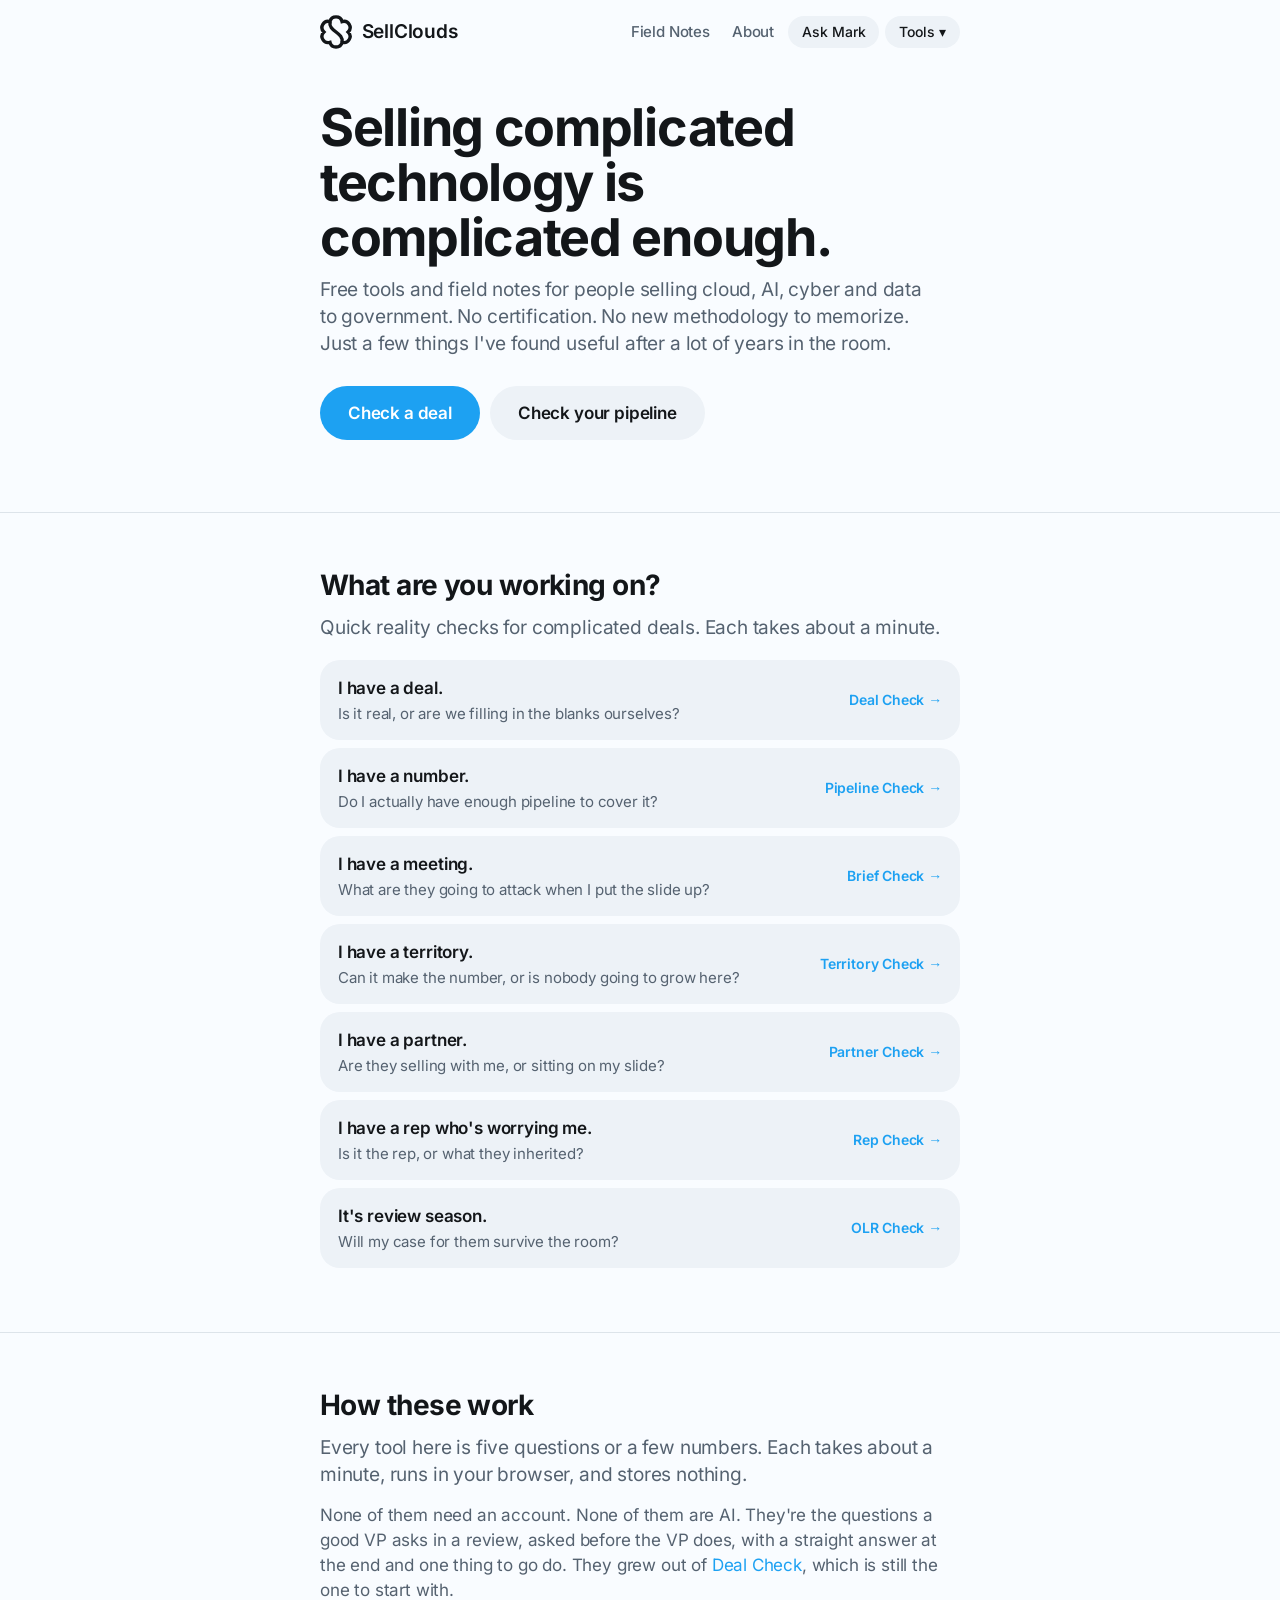
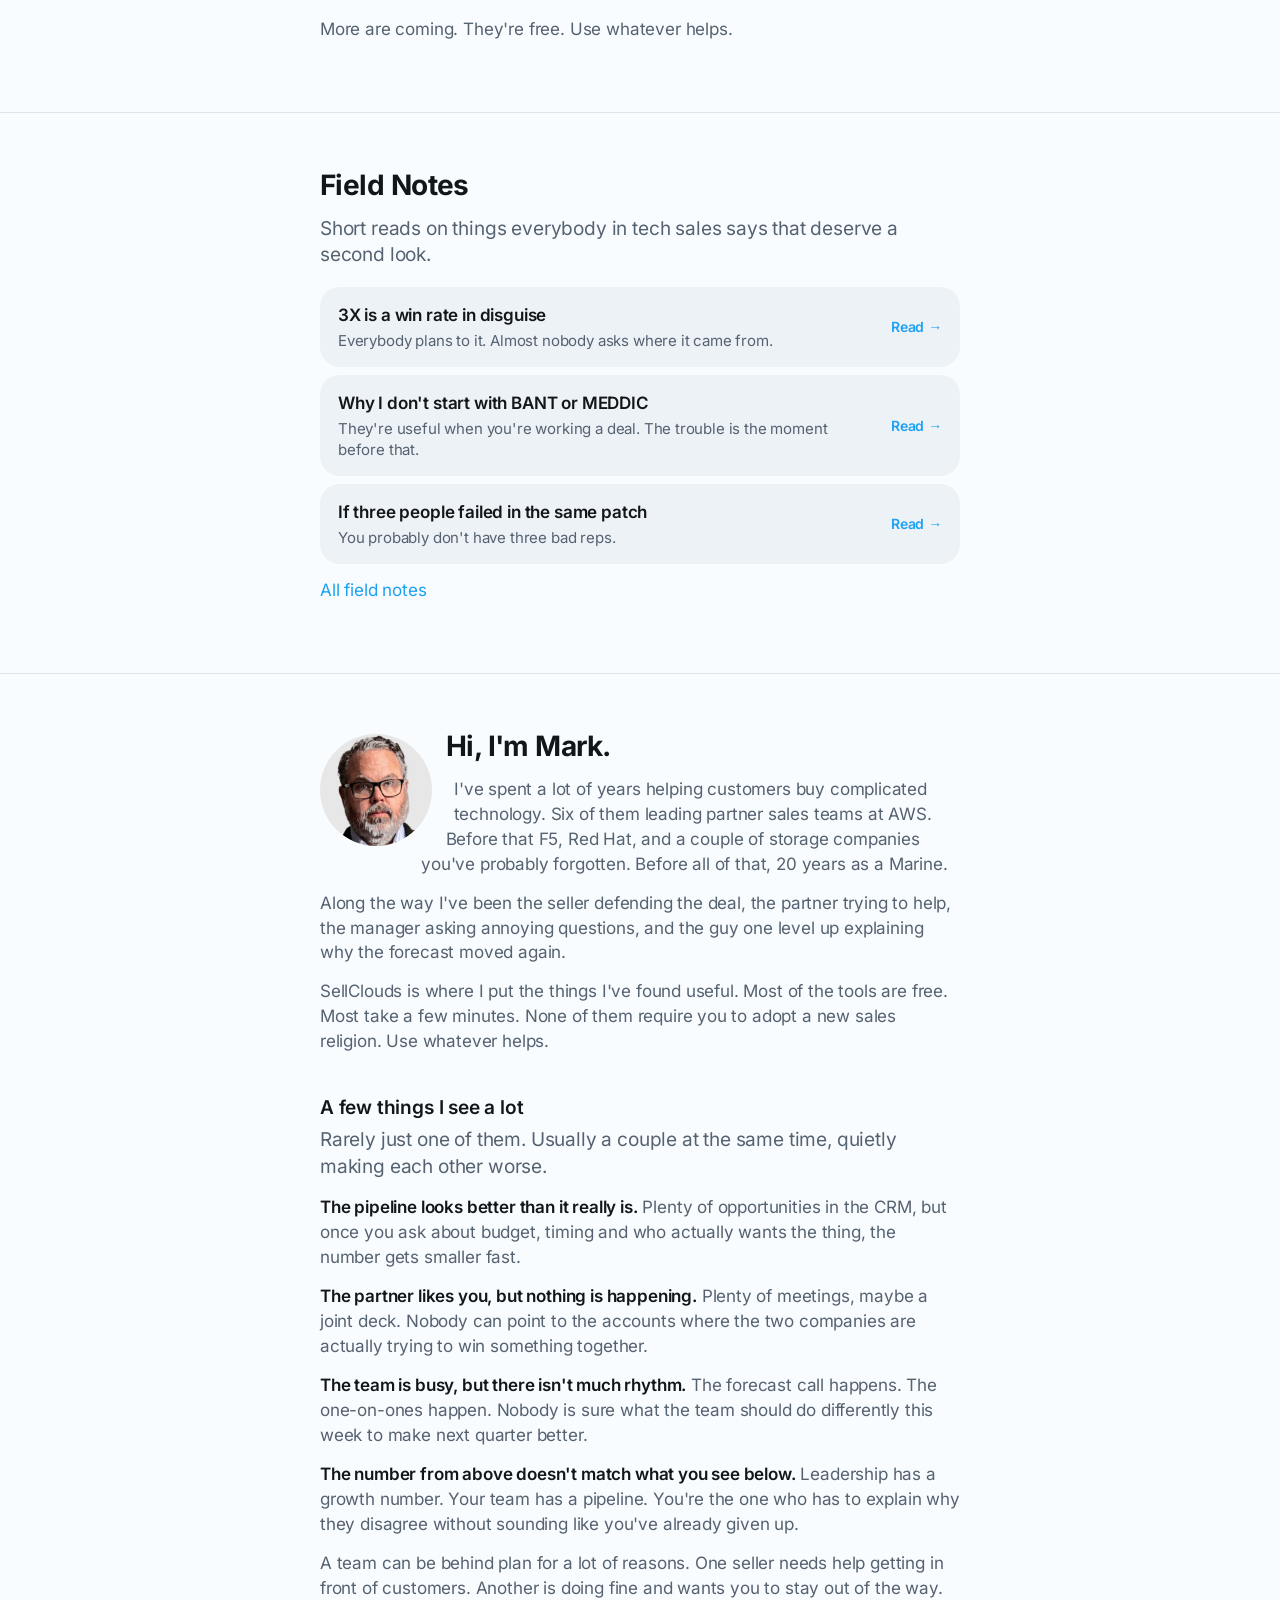
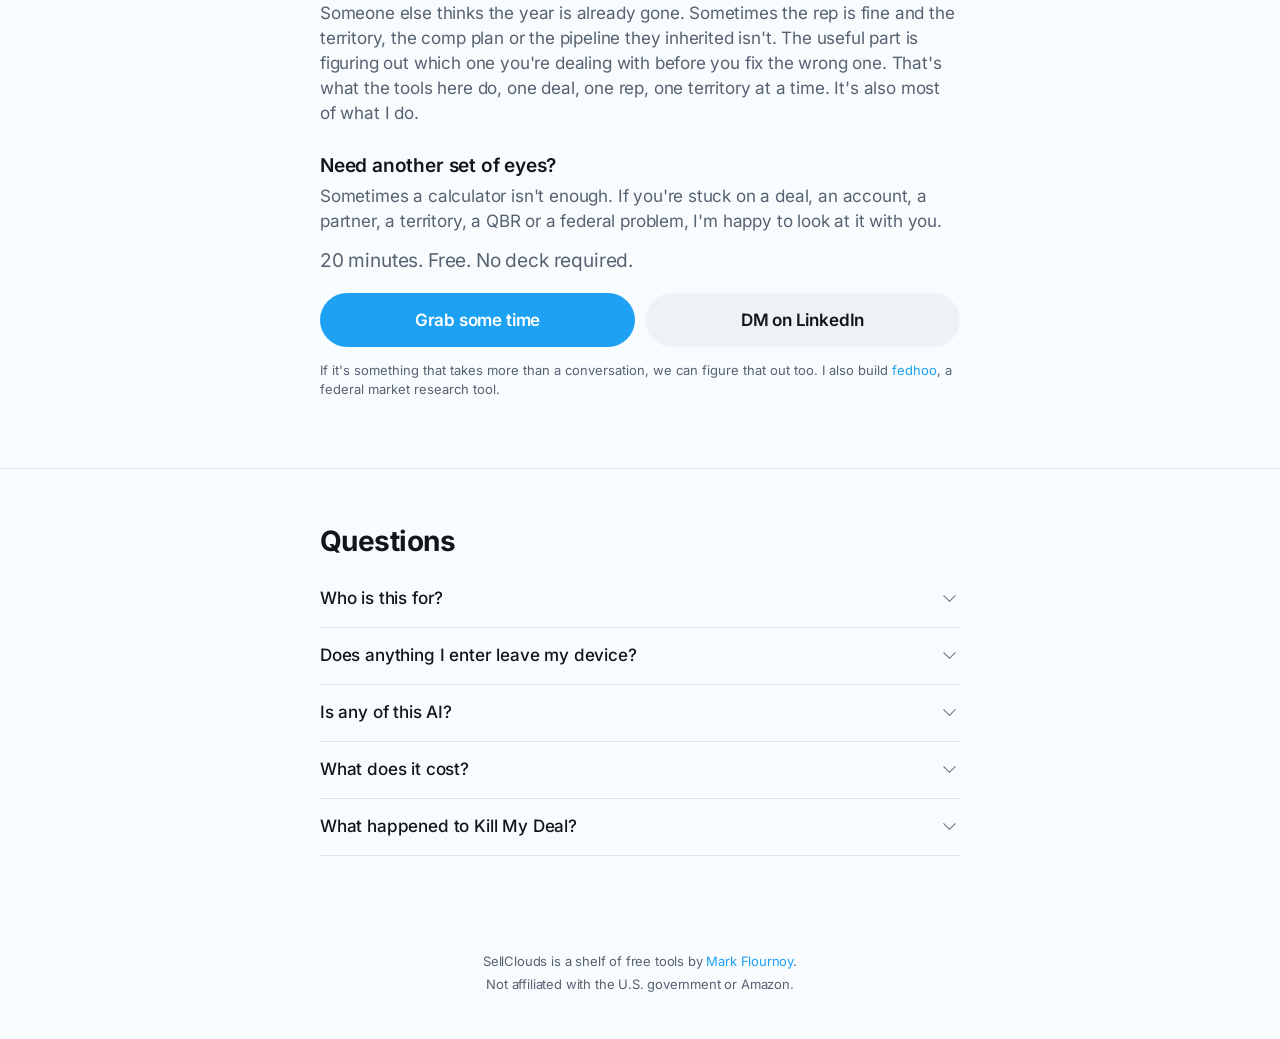
==== index.html @ 28f69348 "Init" ====
<!DOCTYPE html>
<html lang="en">
<head>
<meta charset="utf-8">
<meta name="viewport" content="width=device-width, initial-scale=1, viewport-fit=cover">
<title>SellClouds: Quick Reality Checks for Selling Complicated Technology to Government</title>
<meta name="description" content="Free tools and field notes for people selling cloud, AI, cyber and data to government. Deal Check, Pipeline Check and five more. Quick reality checks for complicated deals. A minute each, no login, nothing stored.">
<link rel="canonical" href="https://sellclouds.com/">
<meta name="robots" content="index,follow,max-snippet:-1,max-image-preview:large">
<link rel="icon" type="image/svg+xml" href="favicon.svg">
<link rel="icon" type="image/png" sizes="64x64" href="favicon.png">
<link rel="apple-touch-icon" href="apple-touch-icon.png">
<meta property="og:type" content="website">
<meta property="og:url" content="https://sellclouds.com/">
<meta property="og:title" content="SellClouds: Selling complicated technology is complicated enough.">
<meta property="og:description" content="Free tools and field notes for people selling cloud, AI, cyber and data to government. No certification. No new methodology.">
<meta property="og:site_name" content="SellClouds">
<meta property="og:image" content="https://sellclouds.com/card.jpg">
<meta property="og:image:width" content="1200">
<meta property="og:image:height" content="630">
<meta property="og:image:alt" content="SellClouds: Selling complicated technology is complicated enough.">
<meta name="twitter:card" content="summary_large_image">
<meta name="twitter:title" content="SellClouds: Selling complicated technology is complicated enough.">
<meta name="twitter:description" content="Free tools and field notes for people selling cloud, AI, cyber and data to government.">
<meta name="twitter:image" content="https://sellclouds.com/card.jpg">
<meta name="twitter:image:alt" content="SellClouds: Selling complicated technology is complicated enough.">
<meta name="color-scheme" content="light dark">
<meta name="theme-color" media="(prefers-color-scheme: light)" content="#F9FCFF">
<meta name="theme-color" media="(prefers-color-scheme: dark)" content="#101418">
<script type="application/ld+json">
{
  "@context": "https://schema.org",
  "@graph": [
    {
      "@type": "WebSite",
      "name": "SellClouds",
      "url": "https://sellclouds.com/",
      "description": "Free tools and field notes for people selling cloud, AI, cyber and data to government.",
      "publisher": {
        "@id": "https://sellclouds.com/#about"
      }
    },
    {
      "@type": "Person",
      "@id": "https://sellclouds.com/#about",
      "name": "Mark Flournoy",
      "url": "https://sellclouds.com/#about",
      "description": "Six years leading partner sales teams at AWS; prior roles at F5, Red Hat, STEC and Virident; 20 years a Marine.",
      "knowsAbout": [
        "Federal sales",
        "Pipeline qualification",
        "Pipeline coverage",
        "Sales management",
        "Partner and channel sales",
        "Federal go-to-market"
      ],
      "sameAs": [
        "https://fedhoo.com",
        "https://www.linkedin.com/in/markflournoy/"
      ]
    },
    {
      "@type": "FAQPage",
      "mainEntity": [
        {
          "@type": "Question",
          "name": "Who is this for?",
          "acceptedAnswer": {
            "@type": "Answer",
            "text": "People selling complicated technology (cloud, AI, cybersecurity, data, infrastructure) to government, and the managers and partner people around them. Most of the tools work the same in enterprise; the federal-specific ones say so."
          }
        },
        {
          "@type": "Question",
          "name": "Does anything I enter leave my device?",
          "acceptedAnswer": {
            "@type": "Answer",
            "text": "No. Every tool runs in your browser. No account, no CRM connection, no API call. The site counts page views with Google Analytics and never sends your answers or your numbers. Nothing else leaves the page unless you choose to share a result."
          }
        },
        {
          "@type": "Question",
          "name": "Is any of this AI?",
          "acceptedAnswer": {
            "@type": "Answer",
            "text": "No. Every tool is plain questions and plain arithmetic, the same answers every time, and each one shows its work."
          }
        },
        {
          "@type": "Question",
          "name": "What does it cost?",
          "acceptedAnswer": {
            "@type": "Answer",
            "text": "The tools are free. If you want a second set of eyes on something, the first conversation is free too."
          }
        },
        {
          "@type": "Question",
          "name": "What happened to Kill My Deal?",
          "acceptedAnswer": {
            "@type": "Answer",
            "text": "It's Deal Check now, at sellclouds.com/deal/. Same five questions, a friendlier name. Every old killmydeal.com link, including shared verdicts, still lands in the right place."
          }
        }
      ]
    }
  ]
}
</script>
<link rel="stylesheet" href="kmd.css">
<script src="analytics.js" defer></script>
</head>
<body>

<div class="wrap">
  <header class="appbar">
    <a class="logo" href="/" aria-label="SellClouds, home"><picture><source srcset="logo-dark.svg" media="(prefers-color-scheme: dark)"><img class="brandmark" src="logo.svg" alt="" width="32" height="34"></picture> SellClouds</a>
    <nav class="topnav" aria-label="Site">
      <a class="toplink" href="/notes/">Field Notes</a>
      <a class="toplink" href="/#about">About</a>
      <a class="chip chip-ask" href="#ask">Ask Mark</a>
      <details class="menu"><summary><span class="chip">Tools ▾</span></summary><div class="menu-list"><div class="menu-group">For sellers</div><a href="/deal/">Deal Check<small>Before you put it in commit</small></a><a href="/territory/">Territory Check<small>Month one in a new patch</small></a><div class="menu-group">For managers</div><a href="/pipeline/">Pipeline Check<small>Quarterly, before the review</small></a><a href="/rep/">Rep Check<small>When a rep is worrying you</small></a><a href="/partner/">Partner Check<small>Before you renew the partnership</small></a><a href="/olr/">OLR Check<small>Review season</small></a><div class="menu-group">For anyone</div><a href="/brief/">Brief Check<small>Before a meeting where someone can say no</small></a><div class="menu-group">SellClouds</div><a href="/notes/">Field Notes<small>Short reads that deserve a second look</small></a><a href="/#about">About Mark<small>And how to reach him</small></a></div></details>
    </nav>
  </header>
  <div id="screen" class="home-hero">
    <h1>Selling complicated technology is complicated enough.</h1>
    <p class="dek">Free tools and field notes for people selling cloud, AI, cyber and data to government. No
      certification. No new methodology to memorize. Just a few things I've found useful after a lot of years
      in the room.</p>
    <div class="hero-ctas">
      <a class="btn btn-primary btn-lg" href="/deal/">Check a deal</a>
      <a class="btn btn-lg" href="/pipeline/">Check your pipeline</a>
    </div>
  </div>
</div>

<section class="band" id="working" aria-labelledby="working-h">
  <div class="band-inner">
    <h2 id="working-h">What are you working on?</h2>
    <p class="lede">Quick reality checks for complicated deals. Each takes about a minute.</p>
    <div class="doors">
      <a class="door" href="/deal/"><span><b>I have a deal.</b><span class="q">Is it real, or are we filling in the blanks ourselves?</span></span><span class="to">Deal Check</span></a>
      <a class="door" href="/pipeline/"><span><b>I have a number.</b><span class="q">Do I actually have enough pipeline to cover it?</span></span><span class="to">Pipeline Check</span></a>
      <a class="door" href="/brief/"><span><b>I have a meeting.</b><span class="q">What are they going to attack when I put the slide up?</span></span><span class="to">Brief Check</span></a>
      <a class="door" href="/territory/"><span><b>I have a territory.</b><span class="q">Can it make the number, or is nobody going to grow here?</span></span><span class="to">Territory Check</span></a>
      <a class="door" href="/partner/"><span><b>I have a partner.</b><span class="q">Are they selling with me, or sitting on my slide?</span></span><span class="to">Partner Check</span></a>
      <a class="door" href="/rep/"><span><b>I have a rep who's worrying me.</b><span class="q">Is it the rep, or what they inherited?</span></span><span class="to">Rep Check</span></a>
      <a class="door" href="/olr/"><span><b>It's review season.</b><span class="q">Will my case for them survive the room?</span></span><span class="to">OLR Check</span></a>
    </div>
  </div>
</section>

<section class="band" id="how" aria-labelledby="how-h">
  <div class="band-inner">
    <h2 id="how-h">How these work</h2>
    <p class="lede">Every tool here is five questions or a few numbers. Each takes about a minute, runs in your
      browser, and stores nothing.</p>
    <p>None of them need an account. None of them are AI. They're the questions a good VP asks in a review,
      asked before the VP does, with a straight answer at the end and one thing to go do. They grew out of
      <a href="/deal/">Deal Check</a>, which is still the one to start with.</p>
    <p>More are coming. They're free. Use whatever helps.</p>
  </div>
</section>

<section class="band" id="notes" aria-labelledby="notes-h">
  <div class="band-inner">
    <h2 id="notes-h">Field Notes</h2>
    <p class="lede">Short reads on things everybody in tech sales says that deserve a second look.</p>
    <div class="doors"><a class="door" href="/notes/3x-is-a-win-rate/"><span><b>3X is a win rate in disguise</b><span class="q">Everybody plans to it. Almost nobody asks where it came from.</span></span><span class="to">Read</span></a><a class="door" href="/notes/why-not-bant-or-meddic/"><span><b>Why I don't start with BANT or MEDDIC</b><span class="q">They're useful when you're working a deal. The trouble is the moment before that.</span></span><span class="to">Read</span></a><a class="door" href="/notes/three-people-same-patch/"><span><b>If three people failed in the same patch</b><span class="q">You probably don't have three bad reps.</span></span><span class="to">Read</span></a></div>
    <p style="margin-top:14px;"><a href="/notes/">All field notes</a></p>
  </div>
</section>

<section class="band" id="about" aria-labelledby="about-h">
  <div class="band-inner">
    <div class="who">
      <img src="mark.jpg" alt="Mark Flournoy" width="120" height="120" loading="lazy" decoding="async"
           onerror="this.remove();">
        <h2 id="about-h">Hi, I'm Mark.</h2>
        <p>I've spent a lot of years helping customers buy complicated technology. Six of them leading partner sales
          teams at AWS. Before that F5, Red Hat, and a couple of storage companies you've probably forgotten. Before
          all of that, 20 years as a Marine.</p>
        <p>Along the way I've been the seller defending the deal, the partner trying to help, the manager asking
          annoying questions, and the guy one level up explaining why the forecast moved again.</p>
        <p>SellClouds is where I put the things I've found useful. Most of the tools are free. Most take a few
          minutes. None of them require you to adopt a new sales religion. Use whatever helps.</p>
    </div>

    <h3>A few things I see a lot</h3>
    <p class="lede">Rarely just one of them. Usually a couple at the same time, quietly making each other worse.</p>
    <p><strong>The pipeline looks better than it really is.</strong> Plenty of opportunities in the CRM, but once
      you ask about budget, timing and who actually wants the thing, the number gets smaller fast.</p>
    <p><strong>The partner likes you, but nothing is happening.</strong> Plenty of meetings, maybe a joint deck.
      Nobody can point to the accounts where the two companies are actually trying to win something together.</p>
    <p><strong>The team is busy, but there isn't much rhythm.</strong> The forecast call happens. The one-on-ones
      happen. Nobody is sure what the team should do differently this week to make next quarter better.</p>
    <p><strong>The number from above doesn't match what you see below.</strong> Leadership has a growth number.
      Your team has a pipeline. You're the one who has to explain why they disagree without sounding like
      you've already given up.</p>
    <p>A team can be behind plan for a lot of reasons. One seller needs help getting in front of customers.
      Another is doing fine and wants you to stay out of the way. Someone else thinks the year is already
      gone. Sometimes the rep is fine and the territory, the comp plan or the pipeline they inherited isn't.
      The useful part is figuring out which one you're dealing with before you fix the wrong one. That's what
      the tools here do, one deal, one rep, one territory at a time. It's also most of what I do.</p>

    <h3 id="ask">Need another set of eyes?</h3>
    <p>Sometimes a calculator isn't enough. If you're stuck on a deal, an account, a partner, a territory, a QBR or
      a federal problem, I'm happy to look at it with you.</p>
    <p class="lede">20 minutes. Free. No deck required.</p>
    <div class="btn-row">
      <a class="btn btn-primary btn-lg" href="https://calendly.com/markflournoy/chat-with-mark?utm_source=sellclouds&amp;utm_medium=home&amp;utm_content=ask" target="_blank" rel="noopener">Grab some time</a>
      <a class="btn btn-lg" href="https://www.linkedin.com/in/markflournoy/" target="_blank" rel="noopener">DM on LinkedIn</a>
    </div>
    <p class="fine" style="margin-top:14px;">If it's something that takes more than a conversation, we can figure that out
      too. I also build <a href="https://fedhoo.com" target="_blank" rel="noopener">fedhoo</a>, a federal market research tool.</p>
  </div>
</section>

<section class="band" id="faq" aria-labelledby="faq-h">
  <div class="band-inner">
    <h2 id="faq-h">Questions</h2>
    <details class="exp"><summary>Who is this for?</summary>
      <div class="body">People selling complicated technology (cloud, AI, cybersecurity, data, infrastructure) to
        government, and the managers and partner people around them. Most of the tools work the same in
        enterprise; the federal-specific ones say so.</div></details>
    <details class="exp"><summary>Does anything I enter leave my device?</summary>
      <div class="body">No. Every tool runs in your browser. No account, no CRM connection, no API call. The site
        counts page views with Google Analytics and never sends your answers or your numbers. Nothing else leaves
        the page unless you choose to share a result.</div></details>
    <details class="exp"><summary>Is any of this AI?</summary>
      <div class="body">No. Every tool is plain questions and plain arithmetic, the same answers every time, and
        each one shows its work.</div></details>
    <details class="exp"><summary>What does it cost?</summary>
      <div class="body">The tools are free. If you want a second set of eyes on something, the first conversation
        is free too.</div></details>
    <details class="exp"><summary>What happened to Kill My Deal?</summary>
      <div class="body">It's Deal Check now, at sellclouds.com/deal/. Same five questions, a friendlier name. Every old
        killmydeal.com link, including shared verdicts, still lands in the right place.</div></details>
  </div>
</section>

<footer class="sitefoot">
  <p>SellClouds is a shelf of free tools by
    <a href="https://www.linkedin.com/in/markflournoy/" target="_blank" rel="noopener">Mark Flournoy</a>.</p>
  <p>Not affiliated with the U.S. government or Amazon.</p>
</footer>
<script>
'use strict';
window.KMD_BUILD = '2026-09-29.0900';
document.addEventListener('click', (e) => { document.querySelectorAll('details.menu[open]').forEach(d => { if (!d.contains(e.target)) d.open = false; }); });
document.addEventListener('keydown', (e) => { if (e.key === 'Escape') document.querySelectorAll('details.menu[open]').forEach(d => { d.open = false; d.querySelector('summary').focus(); }); });
</script>
</body>
</html>
---- kmd.css ----
/* Kill My Deal — design system.
   Two colors: ink and blue. Greys are ink at reduced opacity. Blue means "go"
   and appears on exactly one element per screen. Everything else is type,
   spacing and hairlines. See HANDOFF.md §8. */

@font-face { font-family:'Inter'; font-style:normal; font-weight:100 900; font-display:swap; src:url(inter.woff2) format('woff2'); }

/* ── Tokens ──
   Seeded from the bird (#9DD2FF, hue 207). Neutrals are that hue at very low
   chroma, so the page and the mark belong to each other. Components consume
   these roles and never a literal hex. */
:root {
  color-scheme:light dark;
  --brand:#9DD2FF;
  --bg:#F9FCFF; --bg-2:#EDF2F7; --bg-3:#E0E6EC;
  --ink:#131619; --ink-2:#556270; --ink-3:#667380; --line:#DDE4EA;
  --accent:#1DA1F2; --on-accent:#FFFFFF; --accent-soft:#C2E3FF; --on-accent-soft:#00182B;
  /* Verdict pastels. Text stays ink; only the background carries the verdict. */
  --v-green:#C6EBC9; --v-yellow:#FFF982; --v-orange:#FFCF8A; --v-red:#F5B3AD; --on-verdict:#131619;
  --r-sm:10px; --r-md:14px; --r-lg:20px; --r-full:9999px;
  --ease:cubic-bezier(.25,.1,.25,1); --ease-out:cubic-bezier(.16,1,.3,1); --spring:cubic-bezier(.34,1.3,.64,1);
  --font:'Inter',-apple-system,BlinkMacSystemFont,'SF Pro Text','Segoe UI',Roboto,sans-serif;
}
@media (prefers-color-scheme: dark) {
  :root {
    /* In the dark the button is the bird. */
    --bg:#101418; --bg-2:#1B1F24; --bg-3:#293038;
    --ink:#E8EDF2; --ink-2:#A7B2BC; --ink-3:#8C97A3; --line:#2A3138;
    --accent:#9DD2FF; --on-accent:#00182B; --accent-soft:#184B71; --on-accent-soft:#C2E3FF;
    /* Dimmed a step so a card on black reads as a sticky note, not a neon sign. */
    --v-green:#A6D4AB; --v-yellow:#E6DE72; --v-orange:#E3B06B; --v-red:#D68F88; --on-verdict:#131619;
  }
}

/* ── Base ── */
*, *::before, *::after { box-sizing:border-box; }
html, body { margin:0; background:var(--bg); color:var(--ink); font:400 17px/1.47 var(--font); letter-spacing:-.01em;
  -webkit-font-smoothing:antialiased; -webkit-tap-highlight-color:transparent; }
a { color:var(--accent); text-decoration:none; }
a:hover { text-decoration:underline; }
button { font:inherit; letter-spacing:inherit; color:inherit; }
strong { font-weight:600; color:var(--ink); }
p { margin:0 0 14px; }
.mono { font-family:ui-monospace,SFMono-Regular,Menlo,Consolas,monospace; letter-spacing:0; }
.sr { position:absolute; width:1px; height:1px; padding:0; margin:-1px; overflow:hidden; clip:rect(0,0,0,0); white-space:nowrap; border:0; }
:focus-visible { outline:2px solid var(--accent); outline-offset:3px; }
[tabindex="-1"]:focus { outline:none; }

/* ── Type ── */
h1 { font-size:36px; line-height:1.12; font-weight:700; letter-spacing:-.025em; margin:32px 0 12px; }
h2 { font-size:28px; line-height:1.15; font-weight:700; letter-spacing:-.02em; margin:0 0 14px; }
h3 { font-size:19px; line-height:1.3; font-weight:600; letter-spacing:-.01em; margin:28px 0 6px; }
.dek { font-size:19px; line-height:1.42; color:var(--ink-2); margin:0 0 28px; }
.lede { font-size:19px; line-height:1.42; color:var(--ink); }
.overline { display:block; font-size:12px; line-height:16px; font-weight:600; letter-spacing:.06em; text-transform:uppercase; color:var(--ink-2); }
.fine { font-size:13px; line-height:1.4; letter-spacing:0; color:var(--ink-2); }
.band p, .band li { color:var(--ink-2); }
.band ul, .band ol { margin:0 0 14px; padding-left:22px; }
.band li { margin-bottom:6px; }

/* ── Layout ── */
.wrap { max-width:680px; margin:0 auto; padding:0 20px 32px; }
#screen { max-width:480px; margin:0 auto; padding-bottom:48px; }
.band { padding:56px 0; border-top:1px solid var(--line); }
.band-inner { max-width:680px; margin:0 auto; padding:0 20px; }
.sitefoot { padding:40px 20px calc(40px + env(safe-area-inset-bottom)); text-align:center; font-size:13px; line-height:1.5; color:var(--ink-2); }
.sitefoot p { margin:0 0 4px; }

/* ── Screen transition ── */
#screen.enter { animation:screen .42s var(--ease-out) both; }
@keyframes screen { from { opacity:0; transform:translateY(10px); } }

/* ── App bar ── */
.appbar { display:flex; align-items:center; justify-content:space-between; height:64px; }
.logo { display:inline-flex; align-items:center; gap:10px; font-size:19px; font-weight:600; letter-spacing:-.01em; color:var(--ink);
  background:none; border:0; padding:8px 8px 8px 0; cursor:pointer; white-space:nowrap; border-radius:var(--r-sm); }
.logo:hover { text-decoration:none; opacity:.8; }
.brandmark { display:block; height:34px; width:auto; }
.chip { display:inline-flex; align-items:center; height:32px; padding:0 14px; font-size:14px; font-weight:500; letter-spacing:-.005em;
  color:var(--ink); background:var(--bg-2); border:0; border-radius:var(--r-full); white-space:nowrap; transition:background .15s var(--ease); }
.chip:hover { background:var(--bg-3); text-decoration:none; }

/* Tools menu: a chip that opens a short list. No JS. */
.menu { position:relative; }
.menu summary { list-style:none; cursor:pointer; }
.menu summary::-webkit-details-marker { display:none; }
.menu[open] summary .chip { background:var(--bg-3); }
.menu-list { position:absolute; right:0; top:40px; z-index:10; min-width:220px; background:var(--bg); border:1px solid var(--line); border-radius:var(--r-md);
  box-shadow:0 8px 28px rgba(0,0,0,.10); padding:6px; animation:screen .22s var(--ease-out) both; }
.menu-list a { display:block; padding:10px 12px; border-radius:var(--r-sm); color:var(--ink); font-size:15px; font-weight:500; text-decoration:none; }
.menu-list a:hover { background:var(--bg-2); text-decoration:none; }
.menu-list a.current { color:var(--ink-2); font-weight:400; }
.menu-list a small { display:block; font-size:13px; font-weight:400; color:var(--ink-2); }
.menu-group { font-size:11px; font-weight:600; letter-spacing:.06em; text-transform:uppercase; color:var(--ink-3); padding:10px 12px 4px; }
.menu-group + a { margin-top:0; }
@media (prefers-color-scheme: dark) { .menu-list { box-shadow:0 8px 28px rgba(0,0,0,.5); } }

/* Choice chips (win-rate presets, year end) */
.chips { display:flex; flex-wrap:wrap; gap:8px; margin-top:12px; }
.chip.on { background:var(--accent); color:var(--on-accent); }
.card-accent .chip { background:var(--bg); }
.card-accent .chip.on { background:var(--accent); color:var(--on-accent); }
.tf.inline { margin:0; flex:1 1 160px; }
.tf.inline input { height:40px; font-size:15px; }

.tool-name { margin-top:24px; }
.tool-name + h1 { margin-top:6px; }

/* ── SellClouds: nav, home, notes ── */
.topnav { display:flex; align-items:center; gap:6px; }
.toplink { font-size:15px; font-weight:500; color:var(--ink-2); padding:6px 8px; border-radius:var(--r-sm); text-decoration:none; }
.toplink:hover { color:var(--ink); text-decoration:none; }
@media (max-width:699px) { .toplink { display:none; } }
@media (max-width:379px) { .chip-ask { display:none; } }
#screen.home-hero { max-width:620px; margin:0; padding-bottom:40px; }
.home-hero h1 { font-size:clamp(36px, 7vw, 52px); line-height:1.06; margin-top:36px; }
.hero-ctas { display:flex; flex-direction:column; gap:10px; }
@media (min-width:560px) { .hero-ctas { flex-direction:row; } .hero-ctas .btn { flex:0 0 auto; } }
.doors { display:flex; flex-direction:column; gap:8px; margin:18px 0 8px; }
.door { display:flex; align-items:center; justify-content:space-between; gap:16px; padding:16px 18px; background:var(--bg-2);
  border-radius:var(--r-lg); color:var(--ink); text-decoration:none; transition:background .15s var(--ease); }
.door:hover { background:var(--bg-3); text-decoration:none; }
.door b { display:block; font-size:17px; font-weight:600; letter-spacing:-.01em; }
.door .q { display:block; font-size:15px; line-height:1.4; color:var(--ink-2); margin-top:2px; }
.door .to { font-size:14px; font-weight:600; color:var(--accent); white-space:nowrap; }
.door .to::after { content:' →'; }
@media (max-width:519px) { .door { display:block; } .door .to { display:block; margin-top:8px; } }
.note { max-width:680px; margin:0 auto; padding:8px 20px 48px; }
.note h1 { margin-top:10px; }
.note p { font-size:18px; line-height:1.6; color:var(--ink); }
.note p.lede { font-size:21px; line-height:1.45; }
.note h3 { font-size:20px; margin-top:30px; }
.note .card p { font-size:17px; }

/* ── Kill My Pipeline: calculator ── */
#screen.calc-screen { max-width:480px; }
.wrap.wide { max-width:920px; }
.calc-in .tf-label small { font-weight:400; color:var(--ink-3); }
.calc-out { margin-top:8px; }
.clock { font-size:15px; line-height:1.45; color:var(--ink-2); margin:4px 2px 16px; }
@media (min-width:880px) {
  #screen.calc-screen { max-width:880px; }
  .calc-screen h1, .calc-screen .dek { max-width:620px; }
  .calc { display:grid; grid-template-columns:minmax(0,5fr) minmax(0,6fr); gap:32px; align-items:start; }
  .calc-out { margin-top:0; position:sticky; top:16px; }
}
.cbar { margin:4px 0 14px; }
.cbar-track { position:relative; height:14px; background:var(--bg-3); border-radius:var(--r-full); margin:26px 0 8px; }
.cbar-fill { position:absolute; left:0; top:0; bottom:0; background:var(--ink); border-radius:var(--r-full); transition:width .45s var(--ease-out); }
.cbar-gap { position:absolute; top:0; bottom:0; border-radius:0 var(--r-full) var(--r-full) 0; opacity:.95;
  background-image:repeating-linear-gradient(135deg, rgba(0,0,0,.10) 0 4px, transparent 4px 8px); transition:left .45s var(--ease-out), width .45s var(--ease-out); }
.cbar-mark { position:absolute; top:-6px; bottom:-6px; width:2px; margin-left:-1px; background:var(--ink-2); transition:left .45s var(--ease-out); }
.cbar-mark span { position:absolute; bottom:calc(100% + 2px); left:50%; transform:translateX(-50%); font-size:12px; font-weight:600; color:var(--ink-2); white-space:nowrap; }
.cbar-mark.you { background:var(--ink); width:3px; }
.cbar-mark.you span { color:var(--ink); }
.cbar-legend { display:flex; gap:16px; font-size:13px; color:var(--ink-2); }
.cbar-legend i { display:inline-block; width:10px; height:10px; border-radius:3px; margin-right:6px; vertical-align:-1px; }
.cbar-legend .k-fill { background:var(--ink); }
.sumbar { position:fixed; left:12px; right:12px; bottom:calc(12px + env(safe-area-inset-bottom)); z-index:20; color:var(--on-verdict);
  border-radius:var(--r-md); padding:12px 16px; font-size:15px; box-shadow:0 6px 24px rgba(0,0,0,.18); animation:screen .25s var(--ease-out) both; }
.sumbar b { font-weight:700; margin-right:4px; }
@media (min-width:880px) { .sumbar { display:none; } }

/* ── Buttons ── */
.btn { display:inline-flex; align-items:center; justify-content:center; gap:8px; height:44px; padding:0 22px;
  font-size:16px; font-weight:600; letter-spacing:-.01em; border:0; border-radius:var(--r-full); cursor:pointer; text-decoration:none;
  white-space:nowrap; overflow:hidden; text-overflow:ellipsis; background:var(--bg-2); color:var(--ink);
  transition:transform .15s var(--ease), background .15s var(--ease), opacity .15s var(--ease); }
.btn:hover { text-decoration:none; background:var(--bg-3); }
.card .btn:not(.btn-primary):not(.btn-text) { background:var(--bg); }
.btn:active { transform:scale(.97); }
.btn-primary { background:var(--accent); color:var(--on-accent); }
.btn-primary:hover { background:var(--accent); opacity:.9; }
.btn-text { background:none; color:var(--accent); padding:0 10px; height:40px; font-weight:500; }
.btn-text:hover { background:none; text-decoration:underline; }
.btn-lg { height:54px; padding:0 28px; font-size:17px; }
.btn-full { width:100%; }
.btn-row { display:flex; flex-wrap:wrap; gap:10px; margin-top:18px; }
.btn-row .btn { flex:1 1 150px; }
.btn-row.center { justify-content:center; }
.btn-row.center .btn { flex:0 1 auto; }

/* ── Choices (answers) ── */
.choice-group { display:flex; flex-direction:column; gap:10px; margin:0 0 20px; }
.choice { display:flex; align-items:center; justify-content:center; height:60px; width:100%; font-size:19px; font-weight:600; letter-spacing:-.01em;
  background:var(--bg-2); color:var(--ink); border:0; border-radius:var(--r-lg); cursor:pointer;
  transition:transform .15s var(--ease), background .15s var(--ease); }
.choice:hover { background:var(--accent-soft); color:var(--on-accent-soft); }
.choice:active { transform:scale(.98); background:var(--accent-soft); color:var(--on-accent-soft); }

/* ── Segmented progress ── */
.progress { display:flex; gap:6px; margin:12px 0 28px; }
.progress i { flex:1; height:4px; border-radius:var(--r-full); background:var(--bg-3); transition:background .3s var(--ease); }
.progress i.done { background:var(--accent); }

/* ── Cards ── */
.card { background:var(--bg-2); border-radius:var(--r-lg); padding:20px; }
.card + .card { margin-top:12px; }
.card h3 { margin:0 0 6px; font-size:17px; }
.card p { margin:0 0 6px; font-size:15px; line-height:1.45; color:var(--ink-2); }
.card p:last-child { margin-bottom:0; }
.card .overline { margin-bottom:6px; }
.card .lede { font-size:17px; color:var(--ink); }
.card-accent { background:var(--accent-soft); color:var(--on-accent-soft); }
.card-accent .overline, .card-accent p, .card-accent .lede { color:inherit; }
.card-grid { display:grid; grid-template-columns:repeat(auto-fit,minmax(190px,1fr)); gap:12px; margin:16px 0 8px; }
.card-grid .card { margin:0; }

/* ── Verdict ── */
.verdict { color:var(--on-verdict); border-radius:var(--r-lg); padding:28px 24px 26px; margin:8px 0 12px; }
.verdict-ready { background:var(--v-green); }
.verdict-proof { background:var(--v-yellow); }
.verdict-prove { background:var(--v-orange); }
.verdict-dont  { background:var(--v-red); }
.verdict-number { font-size:76px; line-height:1; font-weight:700; letter-spacing:-.04em; animation:pop .55s var(--spring) both; }
/* The verdict word is the hero. Sized to fit two lines at the narrowest phone;
   never breaks mid-word, never overflows the card. Keep labels to 15 characters. */
.verdict-word { font-size:clamp(34px, 11.5vw, 48px); line-height:1.02; font-weight:700; letter-spacing:-.03em; text-transform:uppercase;
  text-wrap:balance; overflow-wrap:normal; animation:pop .55s var(--spring) both; }
.verdict-meta { font-size:15px; line-height:1.4; font-weight:500; margin-top:10px; opacity:.8; animation:pop .55s var(--spring) .06s both; }
.verdict-label { font-size:22px; line-height:1.2; font-weight:600; letter-spacing:-.01em; margin-top:8px; opacity:.92; animation:pop .55s var(--spring) .06s both; }
.verdict-attack { font-size:21px; line-height:1.3; font-weight:500; letter-spacing:-.015em; margin-top:18px; animation:fade .5s var(--ease-out) .18s both; }
.verdict-sub { font-size:15px; line-height:1.45; margin-top:8px; opacity:.72; animation:fade .5s var(--ease-out) .26s both; }
@keyframes pop { from { opacity:0; transform:translateY(14px) scale(.92); } }
@keyframes fade { from { opacity:0; transform:translateY(6px); } }

/* ── Lists ── */
.list { background:var(--bg-2); border-radius:var(--r-lg); padding:2px 20px; margin:12px 0; }
.list-item { display:flex; align-items:center; justify-content:space-between; gap:16px; min-height:52px; padding:10px 0; border-bottom:1px solid var(--line); }
.list-item:last-child { border-bottom:0; }
.list-item .headline { font-size:16px; color:var(--ink); }
.list-item .trailing { font-size:15px; font-weight:500; color:var(--ink-2); white-space:nowrap; }
.list-item .trailing.strong { font-size:17px; font-weight:600; color:var(--ink); }
.list-item .trailing.v-no { color:var(--ink); font-weight:600; }
.list-item.compact { min-height:44px; }
.list-item.compact .headline { font-size:15px; color:var(--ink-2); }

/* ── Expansion ── */
details.exp { border-bottom:1px solid var(--line); }
details.exp summary { display:flex; align-items:center; justify-content:space-between; gap:16px; min-height:56px; padding:10px 0;
  font-size:17px; font-weight:500; cursor:pointer; list-style:none; }
details.exp summary::-webkit-details-marker { display:none; }
details.exp summary::after { content:''; width:9px; height:9px; flex:0 0 9px; border-right:1.5px solid var(--ink-3); border-bottom:1.5px solid var(--ink-3);
  transform:rotate(45deg) translate(-2px,-2px); margin-right:6px; transition:transform .25s var(--ease); }
details.exp[open] summary::after { transform:rotate(225deg) translate(-2px,-2px); }
details.exp .body { font-size:16px; line-height:1.5; color:var(--ink-2); padding:0 0 18px; }
details.exp .body p { margin:0 0 8px; }
details.exp.quiet { border-bottom:0; }
details.exp.quiet summary { font-size:15px; color:var(--accent); min-height:44px; }

/* ── Text fields ── */
.tf { display:block; margin-bottom:12px; }
.tf .tf-label { display:block; font-size:13px; font-weight:500; color:var(--ink-2); margin:0 0 6px 2px; }
.tf input { width:100%; height:50px; padding:0 16px; font:500 19px/1 var(--font); letter-spacing:-.01em; color:var(--ink);
  background:var(--bg-2); border:1.5px solid transparent; border-radius:var(--r-md); outline:none; transition:border-color .15s var(--ease), background .15s var(--ease); }
.tf input:focus { border-color:var(--accent); background:var(--bg); }
.tf input::placeholder { color:var(--ink-3); font-weight:400; }
.tf-grid { display:grid; grid-template-columns:1fr 1fr; gap:0 12px; }
.supporting { font-size:13px; line-height:1.4; color:var(--ink-2); margin:-2px 2px 18px; }

/* ── Preview, banner ── */
.preview { background:var(--bg); border:1px solid var(--line); border-radius:var(--r-md); padding:14px 16px; font-size:14px; line-height:1.55; color:var(--ink-2); margin:12px 0 4px; overflow-wrap:anywhere; }
.banner { background:var(--bg-2); border-radius:var(--r-md); padding:12px 16px; font-size:15px; line-height:1.45; color:var(--ink-2); margin-bottom:12px; }
.banner button { background:none; border:0; padding:0; color:var(--accent); cursor:pointer; font:inherit; }
.banner button:hover { text-decoration:underline; }

/* ── Bio ── */
.who img { float:left; width:112px; height:112px; border-radius:var(--r-full); object-fit:cover; shape-outside:circle(50%); margin:4px 24px 12px 0; }
.who::after { content:''; display:block; clear:both; }
@media (max-width:560px) { .who img { width:88px; height:88px; margin-right:16px; } }

/* ── Misc ── */
.question { font-size:28px; line-height:1.18; font-weight:700; letter-spacing:-.02em; margin:10px 0 28px; }
.question-lg { font-size:26px; line-height:1.22; font-weight:600; letter-spacing:-.02em; margin:14px 0 28px; color:var(--ink); }
.empty { background:var(--bg-2); border-radius:var(--r-lg); padding:20px; font-size:15px; line-height:1.45; color:var(--ink-2); }
.pillars { font-size:13px; font-weight:600; letter-spacing:.08em; text-transform:uppercase; color:var(--ink-3); margin:18px 0 0; text-align:center; }

@media (prefers-reduced-motion: reduce) { *, *::before, *::after { animation-duration:.01ms !important; transition-duration:.01ms !important; } }
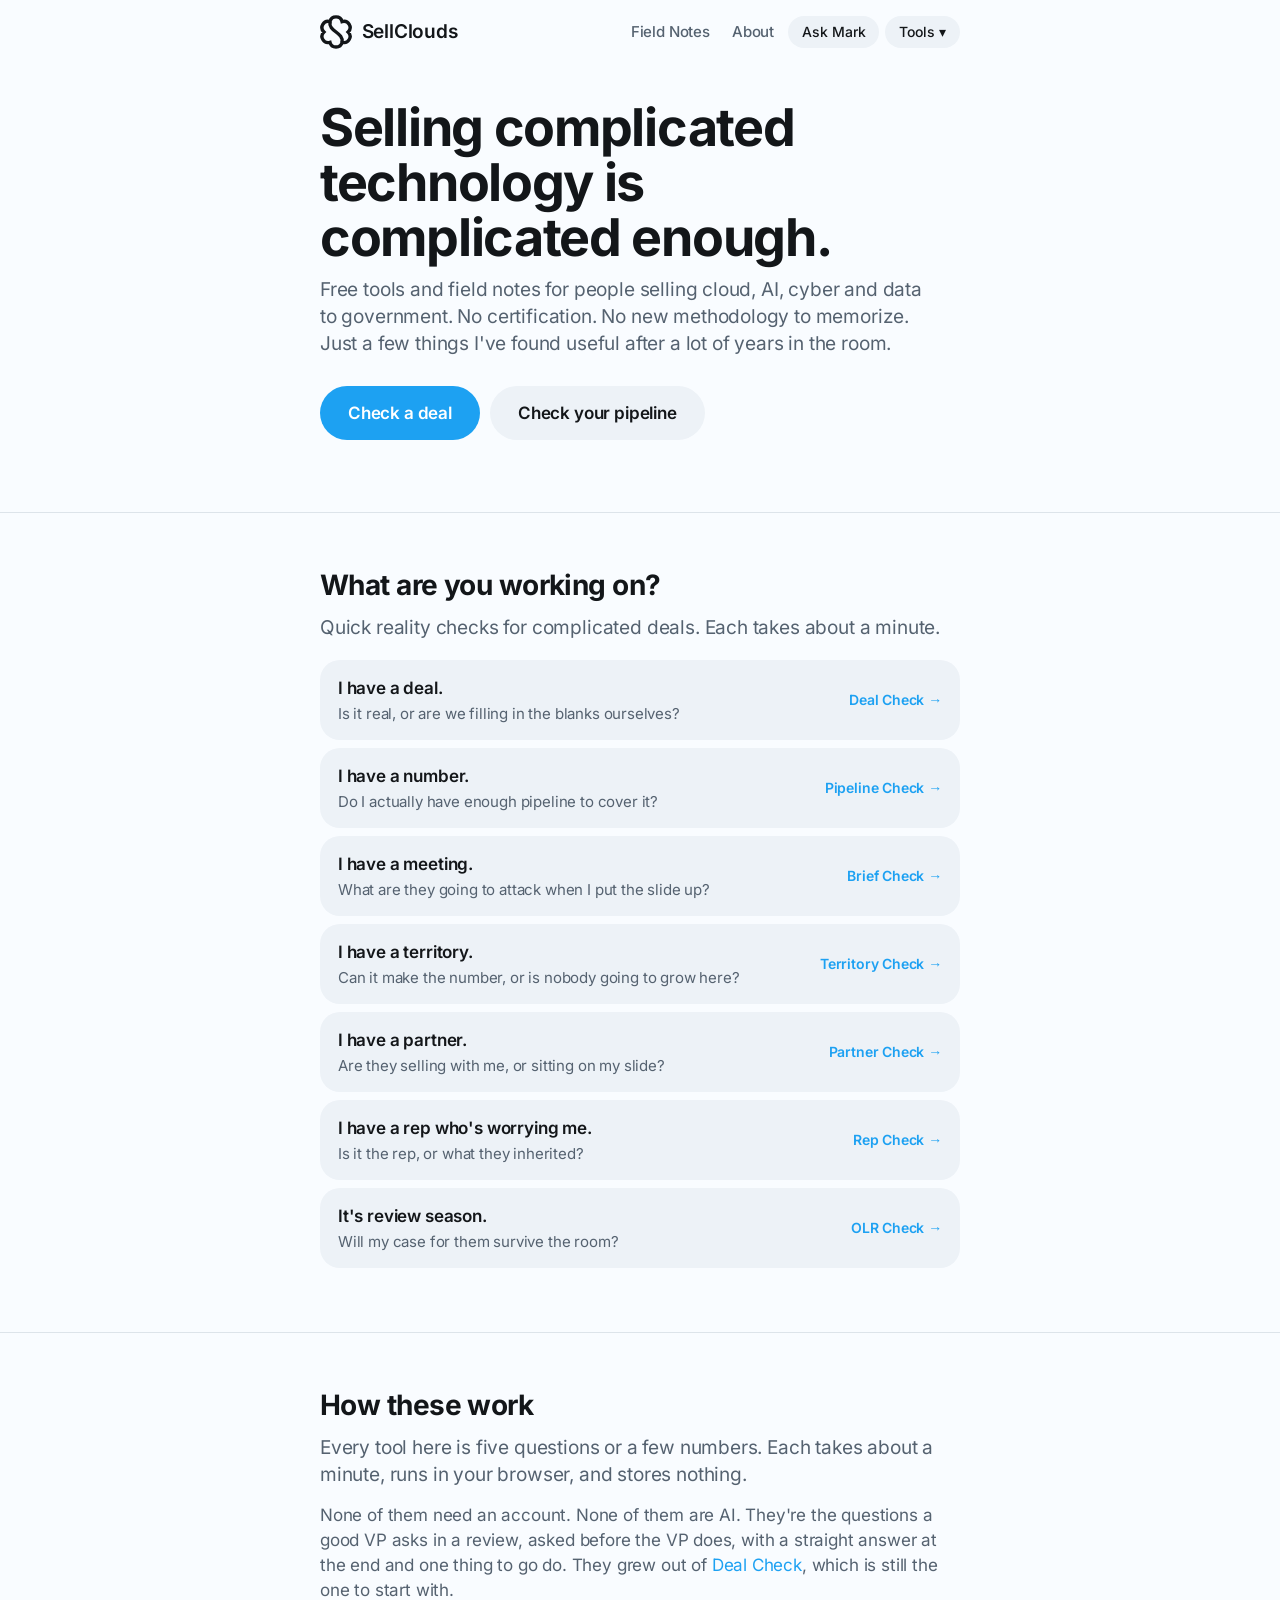
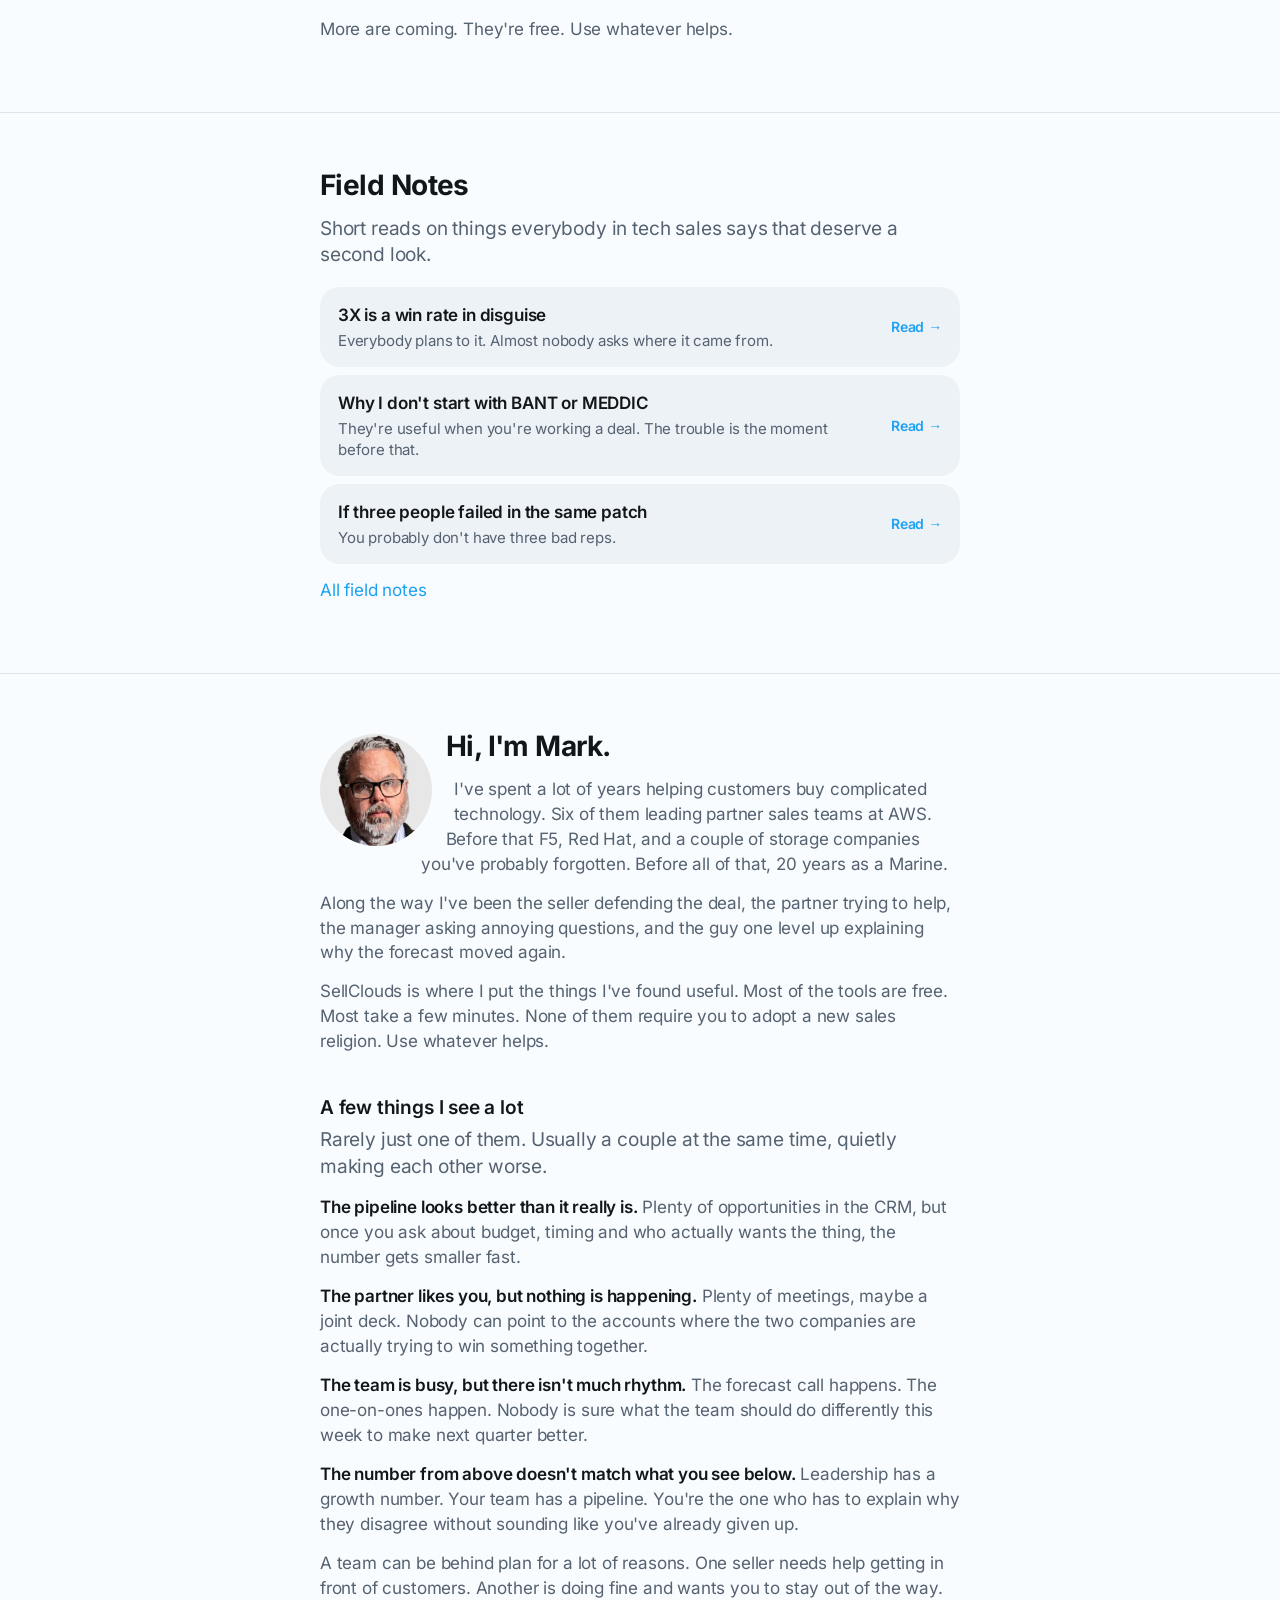
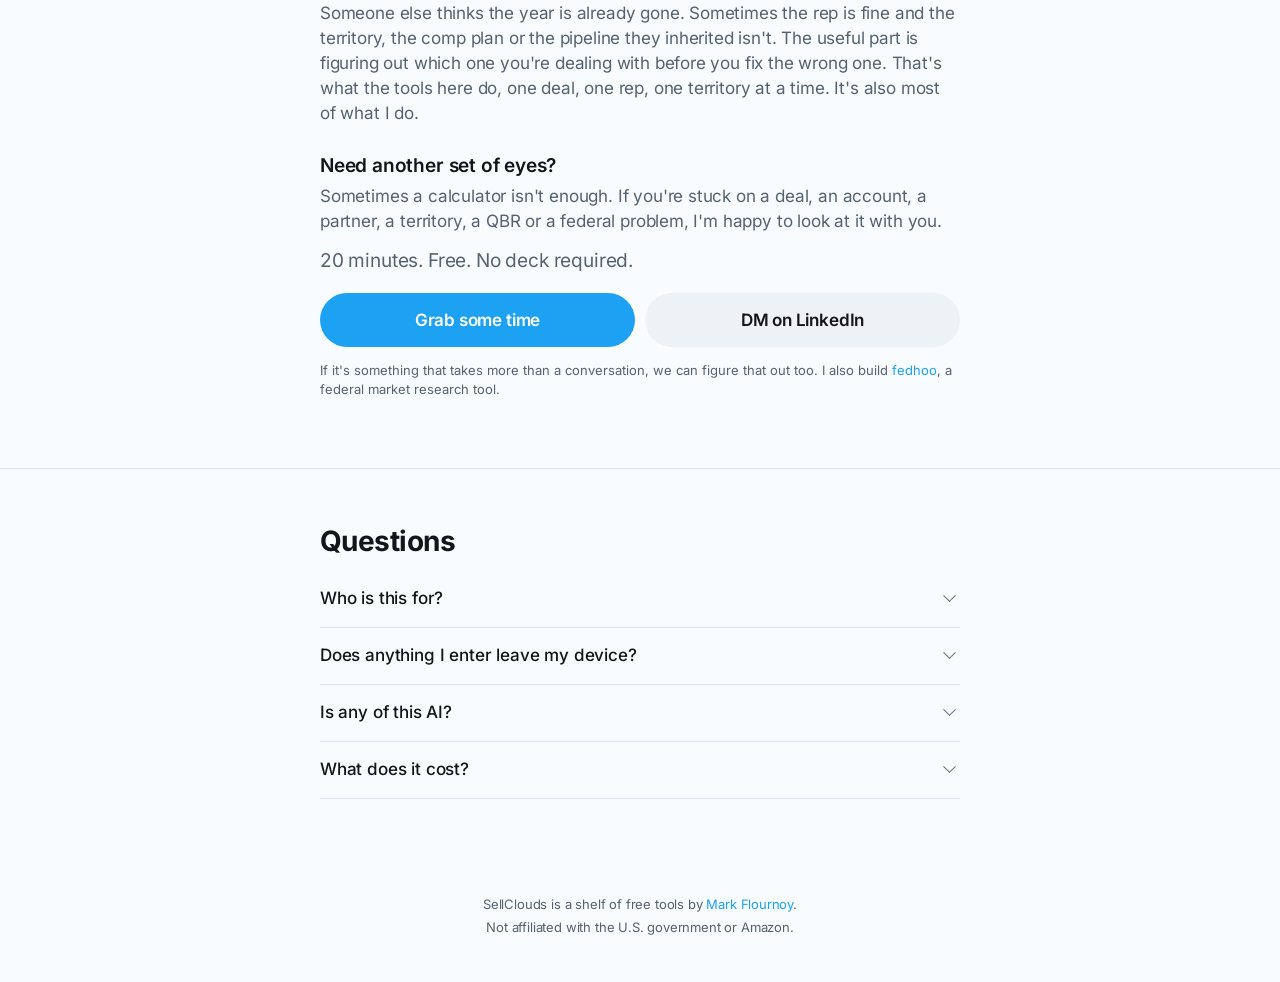
==== commit 742bd722: "faq change" ====
--- a/index.html
+++ b/index.html
@@ -2,9 +2,10 @@
 <html lang="en">
 <head>
 <meta charset="utf-8">
+<link rel="preload" href="/inter.woff2" as="font" type="font/woff2" crossorigin>
 <meta name="viewport" content="width=device-width, initial-scale=1, viewport-fit=cover">
-<title>SellClouds: Quick Reality Checks for Selling Complicated Technology to Government</title>
-<meta name="description" content="Free tools and field notes for people selling cloud, AI, cyber and data to government. Deal Check, Pipeline Check and five more. Quick reality checks for complicated deals. A minute each, no login, nothing stored.">
+<title>SellClouds: Quick Reality Checks for Selling to Government</title>
+<meta name="description" content="Quick reality checks for complicated deals: Deal Check, Pipeline Check and more. Free tools for people selling cloud, AI, cyber and data to government.">
 <link rel="canonical" href="https://sellclouds.com/">
 <meta name="robots" content="index,follow,max-snippet:-1,max-image-preview:large">
 <link rel="icon" type="image/svg+xml" href="favicon.svg">
@@ -93,21 +94,13 @@
             "@type": "Answer",
             "text": "The tools are free. If you want a second set of eyes on something, the first conversation is free too."
           }
-        },
-        {
-          "@type": "Question",
-          "name": "What happened to Kill My Deal?",
-          "acceptedAnswer": {
-            "@type": "Answer",
-            "text": "It's Deal Check now, at sellclouds.com/deal/. Same five questions, a friendlier name. Every old killmydeal.com link, including shared verdicts, still lands in the right place."
-          }
         }
       ]
     }
   ]
 }
 </script>
-<link rel="stylesheet" href="kmd.css">
+<link rel="stylesheet" href="site.css">
 <script src="analytics.js" defer></script>
 </head>
 <body>
@@ -233,9 +226,6 @@
     <details class="exp"><summary>What does it cost?</summary>
       <div class="body">The tools are free. If you want a second set of eyes on something, the first conversation
         is free too.</div></details>
-    <details class="exp"><summary>What happened to Kill My Deal?</summary>
-      <div class="body">It's Deal Check now, at sellclouds.com/deal/. Same five questions, a friendlier name. Every old
-        killmydeal.com link, including shared verdicts, still lands in the right place.</div></details>
   </div>
 </section>
 
@@ -246,7 +236,7 @@
 </footer>
 <script>
 'use strict';
-window.KMD_BUILD = '2026-09-29.0900';
+window.SC_BUILD = '2026-09-29.0900';
 document.addEventListener('click', (e) => { document.querySelectorAll('details.menu[open]').forEach(d => { if (!d.contains(e.target)) d.open = false; }); });
 document.addEventListener('keydown', (e) => { if (e.key === 'Escape') document.querySelectorAll('details.menu[open]').forEach(d => { d.open = false; d.querySelector('summary').focus(); }); });
 </script>
--- a/site.css
+++ b/site.css
@@ -0,0 +1,278 @@
+/* SellClouds — design system.
+   Two colors: ink and blue. Greys are ink at reduced opacity. Blue means "go"
+   and appears on exactly one element per screen. Everything else is type,
+   spacing and hairlines. See HANDOFF.md §8. */
+
+@font-face { font-family:'Inter'; font-style:normal; font-weight:100 900; font-display:swap; src:url(inter.woff2) format('woff2'); }
+
+/* ── Tokens ──
+   Seeded from the bird (#9DD2FF, hue 207). Neutrals are that hue at very low
+   chroma, so the page and the mark belong to each other. Components consume
+   these roles and never a literal hex. */
+:root {
+  color-scheme:light dark;
+  --brand:#9DD2FF;
+  --bg:#F9FCFF; --bg-2:#EDF2F7; --bg-3:#E0E6EC;
+  --ink:#131619; --ink-2:#556270; --ink-3:#667380; --line:#DDE4EA;
+  --accent:#1DA1F2; --on-accent:#FFFFFF; --accent-soft:#C2E3FF; --on-accent-soft:#00182B;
+  /* Verdict pastels. Text stays ink; only the background carries the verdict. */
+  --v-green:#C6EBC9; --v-yellow:#FFF982; --v-orange:#FFCF8A; --v-red:#F5B3AD; --on-verdict:#131619;
+  --r-sm:10px; --r-md:14px; --r-lg:20px; --r-full:9999px;
+  --ease:cubic-bezier(.25,.1,.25,1); --ease-out:cubic-bezier(.16,1,.3,1); --spring:cubic-bezier(.34,1.3,.64,1);
+  --font:'Inter',-apple-system,BlinkMacSystemFont,'SF Pro Text','Segoe UI',Roboto,sans-serif;
+}
+@media (prefers-color-scheme: dark) {
+  :root {
+    /* In the dark the button is the bird. */
+    --bg:#101418; --bg-2:#1B1F24; --bg-3:#293038;
+    --ink:#E8EDF2; --ink-2:#A7B2BC; --ink-3:#8C97A3; --line:#2A3138;
+    --accent:#9DD2FF; --on-accent:#00182B; --accent-soft:#184B71; --on-accent-soft:#C2E3FF;
+    /* Dimmed a step so a card on black reads as a sticky note, not a neon sign. */
+    --v-green:#A6D4AB; --v-yellow:#E6DE72; --v-orange:#E3B06B; --v-red:#D68F88; --on-verdict:#131619;
+  }
+}
+
+/* ── Base ── */
+*, *::before, *::after { box-sizing:border-box; }
+html, body { margin:0; background:var(--bg); color:var(--ink); font:400 17px/1.47 var(--font); letter-spacing:-.01em;
+  -webkit-font-smoothing:antialiased; -webkit-tap-highlight-color:transparent; }
+a { color:var(--accent); text-decoration:none; }
+a:hover { text-decoration:underline; }
+button { font:inherit; letter-spacing:inherit; color:inherit; }
+strong { font-weight:600; color:var(--ink); }
+p { margin:0 0 14px; }
+.mono { font-family:ui-monospace,SFMono-Regular,Menlo,Consolas,monospace; letter-spacing:0; }
+.sr { position:absolute; width:1px; height:1px; padding:0; margin:-1px; overflow:hidden; clip:rect(0,0,0,0); white-space:nowrap; border:0; }
+:focus-visible { outline:2px solid var(--accent); outline-offset:3px; }
+[tabindex="-1"]:focus { outline:none; }
+
+/* ── Type ── */
+h1 { font-size:36px; line-height:1.12; font-weight:700; letter-spacing:-.025em; margin:32px 0 12px; }
+h2 { font-size:28px; line-height:1.15; font-weight:700; letter-spacing:-.02em; margin:0 0 14px; }
+h3 { font-size:19px; line-height:1.3; font-weight:600; letter-spacing:-.01em; margin:28px 0 6px; }
+.dek { font-size:19px; line-height:1.42; color:var(--ink-2); margin:0 0 28px; }
+.lede { font-size:19px; line-height:1.42; color:var(--ink); }
+.overline { display:block; font-size:12px; line-height:16px; font-weight:600; letter-spacing:.06em; text-transform:uppercase; color:var(--ink-2); }
+.fine { font-size:13px; line-height:1.4; letter-spacing:0; color:var(--ink-2); }
+.band p, .band li { color:var(--ink-2); }
+.band ul, .band ol { margin:0 0 14px; padding-left:22px; }
+.band li { margin-bottom:6px; }
+
+/* ── Layout ── */
+.wrap { max-width:680px; margin:0 auto; padding:0 20px 32px; }
+#screen { max-width:480px; margin:0 auto; padding-bottom:48px; }
+.band { padding:56px 0; border-top:1px solid var(--line); }
+.band-inner { max-width:680px; margin:0 auto; padding:0 20px; }
+.sitefoot { padding:40px 20px calc(40px + env(safe-area-inset-bottom)); text-align:center; font-size:13px; line-height:1.5; color:var(--ink-2); }
+.sitefoot p { margin:0 0 4px; }
+
+/* ── Screen transition ── */
+#screen.enter { animation:screen .42s var(--ease-out) both; }
+@keyframes screen { from { opacity:0; transform:translateY(10px); } }
+
+/* ── App bar ── */
+.appbar { display:flex; align-items:center; justify-content:space-between; height:64px; }
+.logo { display:inline-flex; align-items:center; gap:10px; font-size:19px; font-weight:600; letter-spacing:-.01em; color:var(--ink);
+  background:none; border:0; padding:8px 8px 8px 0; cursor:pointer; white-space:nowrap; border-radius:var(--r-sm); }
+.logo:hover { text-decoration:none; opacity:.8; }
+.brandmark { display:block; height:34px; width:auto; }
+.chip { display:inline-flex; align-items:center; height:32px; padding:0 14px; font-size:14px; font-weight:500; letter-spacing:-.005em;
+  color:var(--ink); background:var(--bg-2); border:0; border-radius:var(--r-full); white-space:nowrap; transition:background .15s var(--ease); }
+.chip:hover { background:var(--bg-3); text-decoration:none; }
+
+/* Tools menu: a chip that opens a short list. No JS. */
+.menu { position:relative; }
+.menu summary { list-style:none; cursor:pointer; }
+.menu summary::-webkit-details-marker { display:none; }
+.menu[open] summary .chip { background:var(--bg-3); }
+.menu-list { position:absolute; right:0; top:40px; z-index:10; min-width:220px; background:var(--bg); border:1px solid var(--line); border-radius:var(--r-md);
+  box-shadow:0 8px 28px rgba(0,0,0,.10); padding:6px; animation:screen .22s var(--ease-out) both; }
+.menu-list a { display:block; padding:10px 12px; border-radius:var(--r-sm); color:var(--ink); font-size:15px; font-weight:500; text-decoration:none; }
+.menu-list a:hover { background:var(--bg-2); text-decoration:none; }
+.menu-list a.current { color:var(--ink-2); font-weight:400; }
+.menu-list a small { display:block; font-size:13px; font-weight:400; color:var(--ink-2); }
+.menu-group { font-size:11px; font-weight:600; letter-spacing:.06em; text-transform:uppercase; color:var(--ink-3); padding:10px 12px 4px; }
+.menu-group + a { margin-top:0; }
+@media (prefers-color-scheme: dark) { .menu-list { box-shadow:0 8px 28px rgba(0,0,0,.5); } }
+
+/* Choice chips (win-rate presets, year end) */
+.chips { display:flex; flex-wrap:wrap; gap:8px; margin-top:12px; }
+.chip.on { background:var(--accent); color:var(--on-accent); }
+.card-accent .chip { background:var(--bg); }
+.card-accent .chip.on { background:var(--accent); color:var(--on-accent); }
+.tf.inline { margin:0; flex:1 1 160px; }
+.tf.inline input { height:40px; font-size:15px; }
+
+.tool-name { margin-top:24px; }
+.tool-name + h1 { margin-top:6px; }
+
+/* ── SellClouds: nav, home, notes ── */
+.topnav { display:flex; align-items:center; gap:6px; }
+.toplink { font-size:15px; font-weight:500; color:var(--ink-2); padding:6px 8px; border-radius:var(--r-sm); text-decoration:none; }
+.toplink:hover { color:var(--ink); text-decoration:none; }
+@media (max-width:699px) { .toplink { display:none; } }
+@media (max-width:379px) { .chip-ask { display:none; } }
+#screen.home-hero { max-width:620px; margin:0; padding-bottom:40px; }
+.home-hero h1 { font-size:clamp(36px, 7vw, 52px); line-height:1.06; margin-top:36px; }
+.hero-ctas { display:flex; flex-direction:column; gap:10px; }
+@media (min-width:560px) { .hero-ctas { flex-direction:row; } .hero-ctas .btn { flex:0 0 auto; } }
+.doors { display:flex; flex-direction:column; gap:8px; margin:18px 0 8px; }
+.door { display:flex; align-items:center; justify-content:space-between; gap:16px; padding:16px 18px; background:var(--bg-2);
+  border-radius:var(--r-lg); color:var(--ink); text-decoration:none; transition:background .15s var(--ease); }
+.door:hover { background:var(--bg-3); text-decoration:none; }
+.door b { display:block; font-size:17px; font-weight:600; letter-spacing:-.01em; }
+.door .q { display:block; font-size:15px; line-height:1.4; color:var(--ink-2); margin-top:2px; }
+.door .to { font-size:14px; font-weight:600; color:var(--accent); white-space:nowrap; }
+.door .to::after { content:' →'; }
+@media (max-width:519px) { .door { display:block; } .door .to { display:block; margin-top:8px; } }
+.note { max-width:680px; margin:0 auto; padding:8px 20px 48px; }
+.note h1 { margin-top:10px; }
+.note p { font-size:18px; line-height:1.6; color:var(--ink); }
+.note p.lede { font-size:21px; line-height:1.45; }
+.note h3 { font-size:20px; margin-top:30px; }
+.note .card p { font-size:17px; }
+
+/* ── Kill My Pipeline: calculator ── */
+#screen.calc-screen { max-width:480px; }
+.wrap.wide { max-width:920px; }
+.calc-in .tf-label small { font-weight:400; color:var(--ink-3); }
+.calc-out { margin-top:8px; }
+.clock { font-size:15px; line-height:1.45; color:var(--ink-2); margin:4px 2px 16px; }
+@media (min-width:880px) {
+  #screen.calc-screen { max-width:880px; }
+  .calc-screen h1, .calc-screen .dek { max-width:620px; }
+  .calc { display:grid; grid-template-columns:minmax(0,5fr) minmax(0,6fr); gap:32px; align-items:start; }
+  .calc-out { margin-top:0; position:sticky; top:16px; }
+}
+.cbar { margin:4px 0 14px; }
+.cbar-track { position:relative; height:14px; background:var(--bg-3); border-radius:var(--r-full); margin:26px 0 8px; }
+.cbar-fill { position:absolute; left:0; top:0; bottom:0; background:var(--ink); border-radius:var(--r-full); transition:width .45s var(--ease-out); }
+.cbar-gap { position:absolute; top:0; bottom:0; border-radius:0 var(--r-full) var(--r-full) 0; opacity:.95;
+  background-image:repeating-linear-gradient(135deg, rgba(0,0,0,.10) 0 4px, transparent 4px 8px); transition:left .45s var(--ease-out), width .45s var(--ease-out); }
+.cbar-mark { position:absolute; top:-6px; bottom:-6px; width:2px; margin-left:-1px; background:var(--ink-2); transition:left .45s var(--ease-out); }
+.cbar-mark span { position:absolute; bottom:calc(100% + 2px); left:50%; transform:translateX(-50%); font-size:12px; font-weight:600; color:var(--ink-2); white-space:nowrap; }
+.cbar-mark.you { background:var(--ink); width:3px; }
+.cbar-mark.you span { color:var(--ink); }
+.cbar-legend { display:flex; gap:16px; font-size:13px; color:var(--ink-2); }
+.cbar-legend i { display:inline-block; width:10px; height:10px; border-radius:3px; margin-right:6px; vertical-align:-1px; }
+.cbar-legend .k-fill { background:var(--ink); }
+.sumbar { position:fixed; left:12px; right:12px; bottom:calc(12px + env(safe-area-inset-bottom)); z-index:20; color:var(--on-verdict);
+  border-radius:var(--r-md); padding:12px 16px; font-size:15px; box-shadow:0 6px 24px rgba(0,0,0,.18); animation:screen .25s var(--ease-out) both; }
+.sumbar b { font-weight:700; margin-right:4px; }
+@media (min-width:880px) { .sumbar { display:none; } }
+
+/* ── Buttons ── */
+.btn { display:inline-flex; align-items:center; justify-content:center; gap:8px; height:44px; padding:0 22px;
+  font-size:16px; font-weight:600; letter-spacing:-.01em; border:0; border-radius:var(--r-full); cursor:pointer; text-decoration:none;
+  white-space:nowrap; overflow:hidden; text-overflow:ellipsis; background:var(--bg-2); color:var(--ink);
+  transition:transform .15s var(--ease), background .15s var(--ease), opacity .15s var(--ease); }
+.btn:hover { text-decoration:none; background:var(--bg-3); }
+.card .btn:not(.btn-primary):not(.btn-text) { background:var(--bg); }
+.btn:active { transform:scale(.97); }
+.btn-primary { background:var(--accent); color:var(--on-accent); }
+.btn-primary:hover { background:var(--accent); opacity:.9; }
+.btn-text { background:none; color:var(--accent); padding:0 10px; height:40px; font-weight:500; }
+.btn-text:hover { background:none; text-decoration:underline; }
+.btn-lg { height:54px; padding:0 28px; font-size:17px; }
+.btn-full { width:100%; }
+.btn-row { display:flex; flex-wrap:wrap; gap:10px; margin-top:18px; }
+.btn-row .btn { flex:1 1 150px; }
+.btn-row.center { justify-content:center; }
+.btn-row.center .btn { flex:0 1 auto; }
+
+/* ── Choices (answers) ── */
+.choice-group { display:flex; flex-direction:column; gap:10px; margin:0 0 20px; }
+.choice { display:flex; align-items:center; justify-content:center; height:60px; width:100%; font-size:19px; font-weight:600; letter-spacing:-.01em;
+  background:var(--bg-2); color:var(--ink); border:0; border-radius:var(--r-lg); cursor:pointer;
+  transition:transform .15s var(--ease), background .15s var(--ease); }
+.choice:hover { background:var(--accent-soft); color:var(--on-accent-soft); }
+.choice:active { transform:scale(.98); background:var(--accent-soft); color:var(--on-accent-soft); }
+
+/* ── Segmented progress ── */
+.progress { display:flex; gap:6px; margin:12px 0 28px; }
+.progress i { flex:1; height:4px; border-radius:var(--r-full); background:var(--bg-3); transition:background .3s var(--ease); }
+.progress i.done { background:var(--accent); }
+
+/* ── Cards ── */
+.card { background:var(--bg-2); border-radius:var(--r-lg); padding:20px; }
+.card + .card { margin-top:12px; }
+.card h3 { margin:0 0 6px; font-size:17px; }
+.card p { margin:0 0 6px; font-size:15px; line-height:1.45; color:var(--ink-2); }
+.card p:last-child { margin-bottom:0; }
+.card .overline { margin-bottom:6px; }
+.card .lede { font-size:17px; color:var(--ink); }
+.card-accent { background:var(--accent-soft); color:var(--on-accent-soft); }
+.card-accent .overline, .card-accent p, .card-accent .lede { color:inherit; }
+.card-grid { display:grid; grid-template-columns:repeat(auto-fit,minmax(190px,1fr)); gap:12px; margin:16px 0 8px; }
+.card-grid .card { margin:0; }
+
+/* ── Verdict ── */
+.verdict { color:var(--on-verdict); border-radius:var(--r-lg); padding:28px 24px 26px; margin:8px 0 12px; }
+.verdict-ready { background:var(--v-green); }
+.verdict-proof { background:var(--v-yellow); }
+.verdict-prove { background:var(--v-orange); }
+.verdict-dont  { background:var(--v-red); }
+.verdict-number { font-size:76px; line-height:1; font-weight:700; letter-spacing:-.04em; animation:pop .55s var(--spring) both; }
+/* The verdict word is the hero. Sized to fit two lines at the narrowest phone;
+   never breaks mid-word, never overflows the card. Keep labels to 15 characters. */
+.verdict-word { font-size:clamp(34px, 11.5vw, 48px); line-height:1.02; font-weight:700; letter-spacing:-.03em; text-transform:uppercase;
+  text-wrap:balance; overflow-wrap:normal; animation:pop .55s var(--spring) both; }
+.verdict-meta { font-size:15px; line-height:1.4; font-weight:500; margin-top:10px; opacity:.8; animation:pop .55s var(--spring) .06s both; }
+.verdict-label { font-size:22px; line-height:1.2; font-weight:600; letter-spacing:-.01em; margin-top:8px; opacity:.92; animation:pop .55s var(--spring) .06s both; }
+.verdict-attack { font-size:21px; line-height:1.3; font-weight:500; letter-spacing:-.015em; margin-top:18px; animation:fade .5s var(--ease-out) .18s both; }
+.verdict-sub { font-size:15px; line-height:1.45; margin-top:8px; opacity:.72; animation:fade .5s var(--ease-out) .26s both; }
+@keyframes pop { from { opacity:0; transform:translateY(14px) scale(.92); } }
+@keyframes fade { from { opacity:0; transform:translateY(6px); } }
+
+/* ── Lists ── */
+.list { background:var(--bg-2); border-radius:var(--r-lg); padding:2px 20px; margin:12px 0; }
+.list-item { display:flex; align-items:center; justify-content:space-between; gap:16px; min-height:52px; padding:10px 0; border-bottom:1px solid var(--line); }
+.list-item:last-child { border-bottom:0; }
+.list-item .headline { font-size:16px; color:var(--ink); }
+.list-item .trailing { font-size:15px; font-weight:500; color:var(--ink-2); white-space:nowrap; }
+.list-item .trailing.strong { font-size:17px; font-weight:600; color:var(--ink); }
+.list-item .trailing.v-no { color:var(--ink); font-weight:600; }
+.list-item.compact { min-height:44px; }
+.list-item.compact .headline { font-size:15px; color:var(--ink-2); }
+
+/* ── Expansion ── */
+details.exp { border-bottom:1px solid var(--line); }
+details.exp summary { display:flex; align-items:center; justify-content:space-between; gap:16px; min-height:56px; padding:10px 0;
+  font-size:17px; font-weight:500; cursor:pointer; list-style:none; }
+details.exp summary::-webkit-details-marker { display:none; }
+details.exp summary::after { content:''; width:9px; height:9px; flex:0 0 9px; border-right:1.5px solid var(--ink-3); border-bottom:1.5px solid var(--ink-3);
+  transform:rotate(45deg) translate(-2px,-2px); margin-right:6px; transition:transform .25s var(--ease); }
+details.exp[open] summary::after { transform:rotate(225deg) translate(-2px,-2px); }
+details.exp .body { font-size:16px; line-height:1.5; color:var(--ink-2); padding:0 0 18px; }
+details.exp .body p { margin:0 0 8px; }
+details.exp.quiet { border-bottom:0; }
+details.exp.quiet summary { font-size:15px; color:var(--accent); min-height:44px; }
+
+/* ── Text fields ── */
+.tf { display:block; margin-bottom:12px; }
+.tf .tf-label { display:block; font-size:13px; font-weight:500; color:var(--ink-2); margin:0 0 6px 2px; }
+.tf input { width:100%; height:50px; padding:0 16px; font:500 19px/1 var(--font); letter-spacing:-.01em; color:var(--ink);
+  background:var(--bg-2); border:1.5px solid transparent; border-radius:var(--r-md); outline:none; transition:border-color .15s var(--ease), background .15s var(--ease); }
+.tf input:focus { border-color:var(--accent); background:var(--bg); }
+.tf input::placeholder { color:var(--ink-3); font-weight:400; }
+.tf-grid { display:grid; grid-template-columns:1fr 1fr; gap:0 12px; }
+.supporting { font-size:13px; line-height:1.4; color:var(--ink-2); margin:-2px 2px 18px; }
+
+/* ── Preview, banner ── */
+.preview { background:var(--bg); border:1px solid var(--line); border-radius:var(--r-md); padding:14px 16px; font-size:14px; line-height:1.55; color:var(--ink-2); margin:12px 0 4px; overflow-wrap:anywhere; }
+.banner { background:var(--bg-2); border-radius:var(--r-md); padding:12px 16px; font-size:15px; line-height:1.45; color:var(--ink-2); margin-bottom:12px; }
+.banner button { background:none; border:0; padding:0; color:var(--accent); cursor:pointer; font:inherit; }
+.banner button:hover { text-decoration:underline; }
+
+/* ── Bio ── */
+.who img { float:left; width:112px; height:112px; border-radius:var(--r-full); object-fit:cover; shape-outside:circle(50%); margin:4px 24px 12px 0; }
+.who::after { content:''; display:block; clear:both; }
+@media (max-width:560px) { .who img { width:88px; height:88px; margin-right:16px; } }
+
+/* ── Misc ── */
+.question { font-size:28px; line-height:1.18; font-weight:700; letter-spacing:-.02em; margin:10px 0 28px; }
+.question-lg { font-size:26px; line-height:1.22; font-weight:600; letter-spacing:-.02em; margin:14px 0 28px; color:var(--ink); }
+.empty { background:var(--bg-2); border-radius:var(--r-lg); padding:20px; font-size:15px; line-height:1.45; color:var(--ink-2); }
+.pillars { font-size:13px; font-weight:600; letter-spacing:.08em; text-transform:uppercase; color:var(--ink-3); margin:18px 0 0; text-align:center; }
+
+@media (prefers-reduced-motion: reduce) { *, *::before, *::after { animation-duration:.01ms !important; transition-duration:.01ms !important; } }
